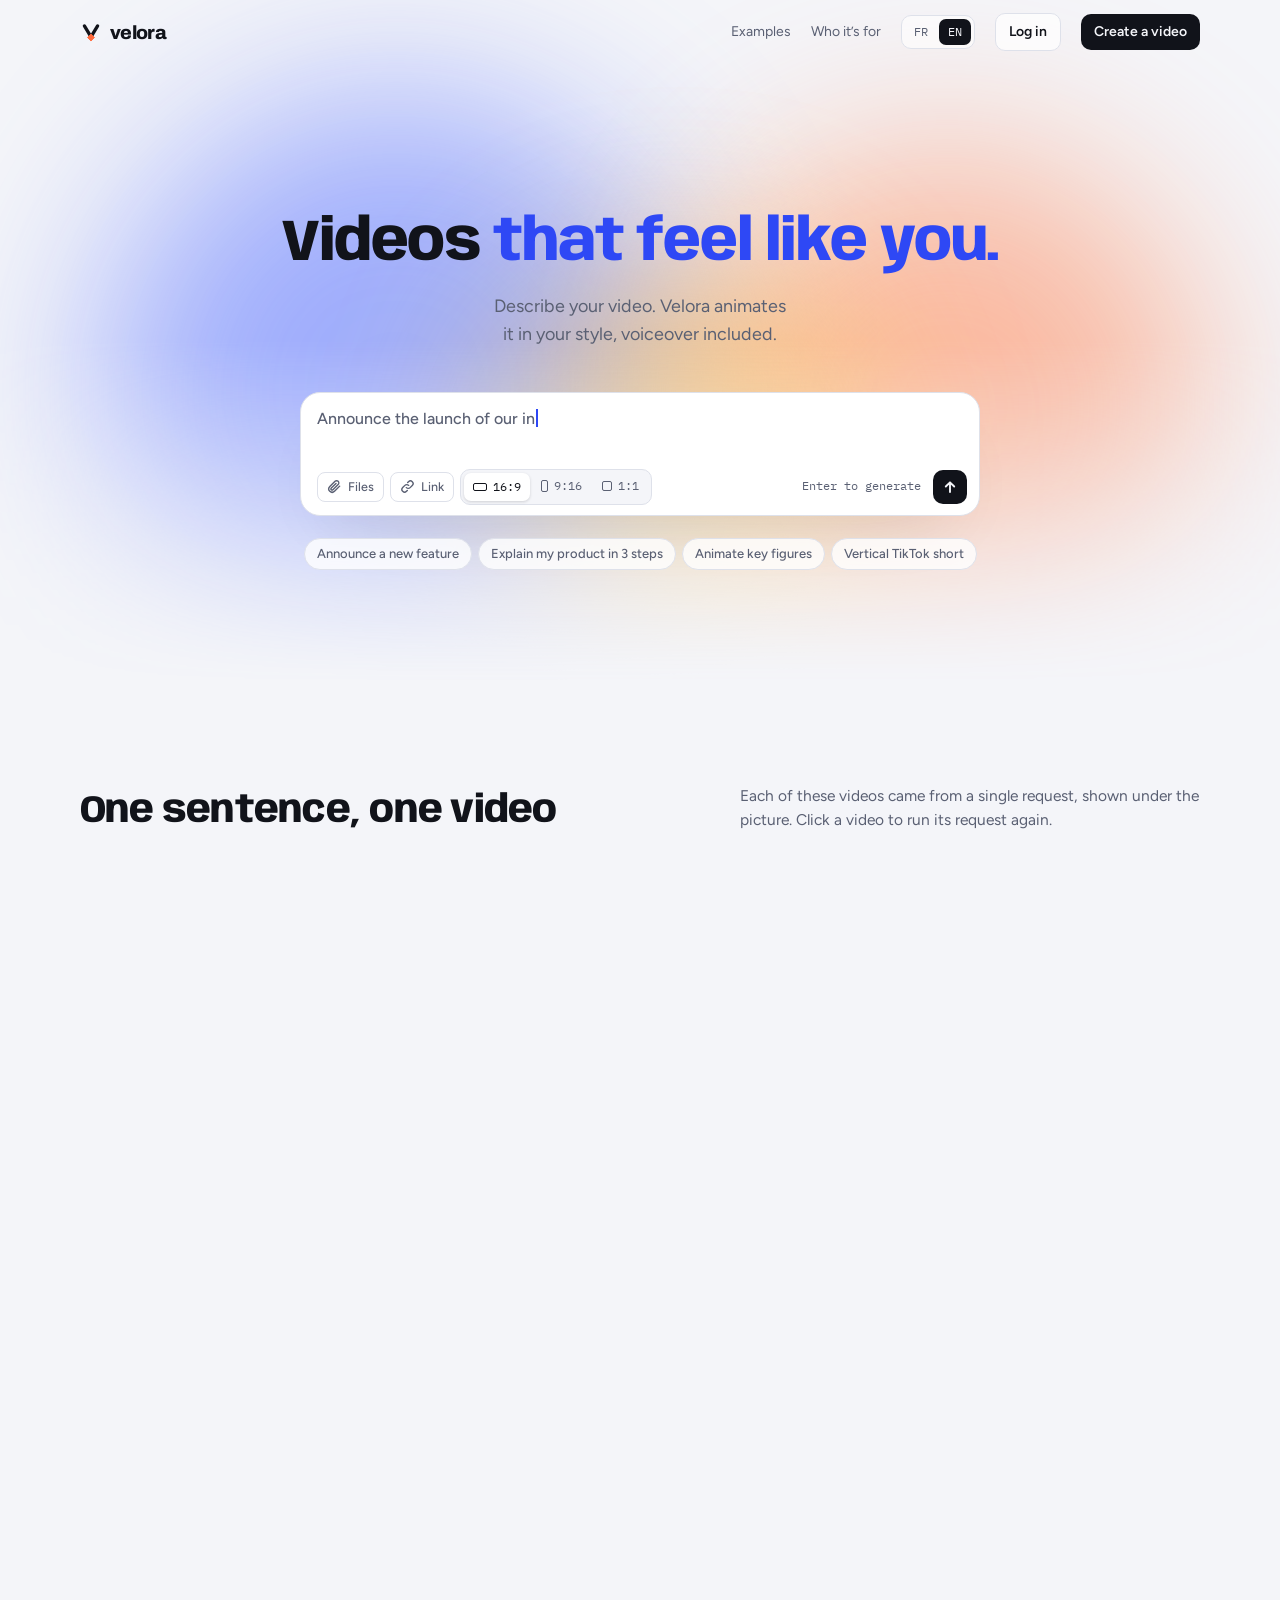
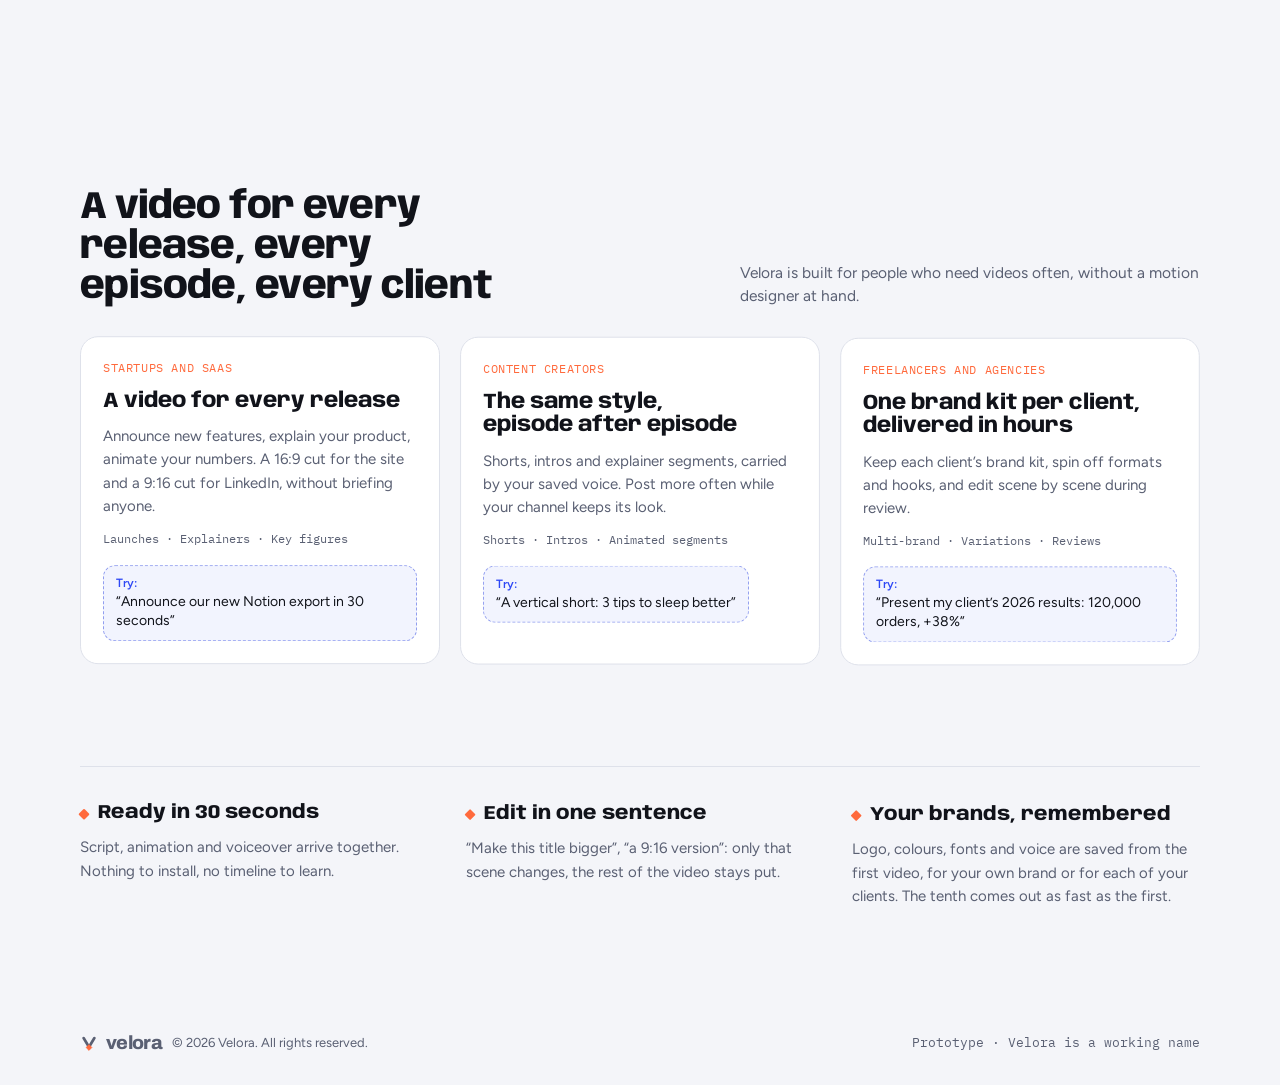
==== a.html @ 2c2939f6 "Publish landing page from motion-studio@04ed40e" ====
<!doctype html>
<html lang="fr">
  <head>
    <meta charset="utf-8" />
    <meta name="viewport" content="width=device-width, initial-scale=1, viewport-fit=cover" />
    <title>Velora</title>
    <meta name="description" content="Décris ta vidéo, Velora l'anime à ton image, voix off comprise." />
    <link rel="icon" type="image/svg+xml" href="./favicon.svg" />
    <link rel="preconnect" href="https://fonts.googleapis.com" />
    <link rel="preconnect" href="https://fonts.gstatic.com" crossorigin />
    <link rel="stylesheet" href="https://fonts.googleapis.com/css2?family=Archivo:wdth,wght@62..125,400..900&family=Anybody:wdth,wght@50..150,400..900&family=Figtree:wght@400;500;600;700;800&family=Fraunces:opsz,wght@9..144,600..800&family=IBM+Plex+Mono:wght@400;500&display=swap" />
    <script type="module" crossorigin src="./assets/main-C7Gt8Sib.js"></script>
    <link rel="modulepreload" crossorigin href="./assets/frame-BIOKBLVL.js">
    <link rel="stylesheet" crossorigin href="./assets/frame-CCq0tORB.css">
  </head>
  <body>
    <div id="root"></div>
  </body>
</html>
---- assets/frame-CCq0tORB.css ----
:root{--bg: #F4F5F9;--surface: #FFFFFF;--ink: #11131A;--muted: #5A6073;--line: #DEE1EA;--stage: #E8EAF1;--accent: #2E48F5;--on-accent: #FFFFFF;--key: #FF6A3D;--glow-a: #5B74FF;--glow-b: #FF8A5C;--glow-c: #FFC94D;--glow-o: .55;--shadow: rgba(17, 19, 26, .16);--f-display: "Anybody", "Arial Narrow", system-ui, sans-serif;--f-body: "Figtree", system-ui, -apple-system, "Segoe UI", sans-serif;--f-mono: "IBM Plex Mono", ui-monospace, "SFMono-Regular", Menlo, monospace;--nav-h: 64px;color-scheme:light}@media(prefers-color-scheme:dark){:root:not([data-theme=light]){--bg: #0D0F15;--surface: #161922;--ink: #ECEEF5;--muted: #959CAF;--line: #282C38;--stage: #11141C;--accent: #7187FF;--on-accent: #0D0F15;--key: #FF8459;--glow-a: #3A4FE0;--glow-b: #E2603A;--glow-c: #C99A22;--glow-o: .38;--shadow: rgba(0, 0, 0, .5);color-scheme:dark}}:root[data-theme=dark]{--bg: #0D0F15;--surface: #161922;--ink: #ECEEF5;--muted: #959CAF;--line: #282C38;--stage: #11141C;--accent: #7187FF;--on-accent: #0D0F15;--key: #FF8459;--glow-a: #3A4FE0;--glow-b: #E2603A;--glow-c: #C99A22;--glow-o: .38;--shadow: rgba(0, 0, 0, .5);color-scheme:dark}*,*:before,*:after{box-sizing:border-box}html{-webkit-text-size-adjust:100%}body{margin:0;background:var(--bg);color:var(--ink);font-family:var(--f-body);font-size:1rem;line-height:1.55;-webkit-font-smoothing:antialiased;overflow-x:hidden}h1,h2,h3,p,ul,ol{margin:0}ul,ol{padding:0;list-style:none}button{font:inherit;color:inherit;cursor:pointer}button:disabled{cursor:default}a{color:inherit}img{max-width:100%}[hidden]{display:none!important}:focus-visible{outline:2px solid var(--accent);outline-offset:3px;border-radius:6px}.mono{font-family:var(--f-mono)}.sr{position:absolute;width:1px;height:1px;overflow:hidden;clip:rect(0 0 0 0);white-space:nowrap}.wrap{width:100%;max-width:1200px;margin:0 auto;padding-inline:clamp(16px,4vw,40px)}q{quotes:"« " " »"}:lang(en) q{quotes:"“" "”"}@keyframes blink{50%{opacity:0}}@media(prefers-reduced-motion:reduce){*,*:before,*:after{animation:none!important;transition-duration:0s!important}}.nav-bar{position:fixed;top:0;left:0;right:0;z-index:50;padding-top:env(safe-area-inset-top,0px);transition:background-color .3s,backdrop-filter .3s}.nav-bar.scrolled{background:color-mix(in srgb,var(--bg) 72%,transparent);backdrop-filter:blur(20px) saturate(1.8);-webkit-backdrop-filter:blur(20px) saturate(1.8)}.nav-bar:after{content:"";position:absolute;left:0;right:0;top:100%;height:18px;pointer-events:none;background:linear-gradient(to bottom,color-mix(in srgb,var(--bg) 70%,transparent),transparent);opacity:0;transition:opacity .3s}.nav-bar.scrolled:after{opacity:1}.nav{display:flex;align-items:center;justify-content:space-between;gap:16px;height:var(--nav-h);font-size:.875rem}.brand{display:inline-flex;align-items:center;gap:9px;text-decoration:none;font-family:var(--f-display);font-weight:750;font-size:1.0625rem;font-variation-settings:"wdth" 118;letter-spacing:-.01em}.brand-key{width:10px;height:10px;background:var(--key);transform:rotate(45deg);border-radius:2px;transition:transform .6s cubic-bezier(.2,.8,.2,1)}.brand:hover .brand-key{transform:rotate(225deg)}.nav-links{display:flex;align-items:center;gap:20px;color:var(--muted)}.nav-links>a{text-decoration:none;transition:color .2s}.nav-links>a:hover{color:var(--ink)}.btn-ghost{border:1px solid var(--line);background:color-mix(in srgb,var(--surface) 70%,transparent);padding:7px 13px;border-radius:10px;font-weight:600;color:var(--ink)}.btn-solid{background:var(--ink);color:var(--bg);padding:7px 13px;border-radius:10px;font-weight:600}.nav-links>.btn-solid{color:var(--bg)}.nav-links>.btn-ghost{color:var(--ink)}@media(max-width:760px){.nav-links .hide-sm{display:none}.nav-links{gap:10px}}.logo-lockup{display:inline-flex;align-items:center;gap:8px}.logo-mark{display:block;flex:none;overflow:visible}.logo-word{font-family:"Archivo",var(--f-display);font-weight:800;font-variation-settings:"wdth" 100;font-size:1.1875rem;letter-spacing:-.035em;line-height:1}.logo-key{transition:rotate .5s cubic-bezier(.2,.8,.2,1)}.brand:hover .logo-key{rotate:90deg}.footer-brand{display:inline-flex;align-items:center;gap:10px}.seg{display:inline-flex;gap:2px;padding:3px;border-radius:10px;border:1px solid var(--line);background:var(--bg)}.seg button{position:relative;border:0;background:none;padding:4px 9px;border-radius:7px;font-family:var(--f-mono);font-size:.71875rem;color:var(--muted);transition:color .2s}.seg button[aria-pressed=true]{color:var(--ink)}.seg-pill{position:absolute;top:0;right:0;bottom:0;left:0;border-radius:7px;background:var(--surface);box-shadow:0 1px 3px var(--shadow)}.seg-label{position:relative;display:inline-flex;align-items:center;gap:6px}.fmt-ico{display:inline-block;border:1.5px solid currentColor;border-radius:2px}.seg.lang{background:color-mix(in srgb,var(--surface) 60%,transparent)}.seg.lang .seg-pill{background:var(--ink);box-shadow:none}.seg.lang button[aria-pressed=true]{color:var(--bg)}.top{position:relative;overflow:hidden;isolation:isolate;padding-top:var(--nav-h)}.field{position:absolute;top:0;right:0;bottom:0;left:0;z-index:-1;pointer-events:none;-webkit-mask-image:linear-gradient(to bottom,#000 50%,transparent 100%);mask-image:linear-gradient(to bottom,#000 50%,transparent 100%)}.field-layer{position:absolute;top:0;right:0;bottom:0;left:0}.blob{position:absolute;border-radius:50%;filter:blur(90px);opacity:var(--glow-o)}.blob.a{width:46vw;height:46vw;max-width:640px;max-height:640px;left:8%;top:14%;background:var(--glow-a);animation:driftA 18s ease-in-out infinite alternate}.blob.b{width:40vw;height:40vw;max-width:560px;max-height:560px;right:6%;top:22%;background:var(--glow-b);animation:driftB 22s ease-in-out infinite alternate}.blob.c{width:30vw;height:30vw;max-width:420px;max-height:420px;left:38%;top:40%;background:var(--glow-c);animation:driftC 16s ease-in-out infinite alternate}@keyframes driftA{to{transform:translate(14vw,6vh) scale(1.15)}}@keyframes driftB{to{transform:translate(-12vw,10vh) scale(.9)}}@keyframes driftC{to{transform:translate(-6vw,-12vh) scale(1.2)}}.hero{display:grid;justify-items:center;text-align:center;gap:18px;padding-block:clamp(72px,12vw,150px) clamp(64px,9vw,112px)}h1{font-family:var(--f-display);font-weight:760;font-size:clamp(2.125rem,4.8vw,3.625rem);line-height:1.04;letter-spacing:-.025em;font-variation-settings:"wdth" 96;text-wrap:balance}h1 .w{display:inline-block;white-space:nowrap}h1 .ch{display:inline-block}h1 .l2{color:var(--accent)}.lede{font-size:clamp(.9375rem,1.4vw,1.125rem);color:var(--muted);max-width:44ch;text-wrap:balance}.prompt{position:relative;width:100%;max-width:680px;margin-top:26px;text-align:left;display:flex;flex-direction:column;background:var(--surface);border:1px solid var(--line);border-radius:20px;padding:14px 12px 10px 16px;box-shadow:0 30px 70px -36px var(--shadow);transition:border-color .2s,box-shadow .2s}.prompt:focus-within{border-color:color-mix(in srgb,var(--accent) 55%,var(--line));box-shadow:0 0 0 4px color-mix(in srgb,var(--accent) 14%,transparent),0 30px 70px -36px var(--shadow)}.attachments{overflow:hidden}.attachments-in{display:flex;flex-wrap:wrap;gap:6px;padding-bottom:10px}.att{display:inline-flex;align-items:center;gap:8px;max-width:100%;min-width:0;padding:4px;border-radius:10px;border:1px solid var(--line);background:var(--bg);font-size:.8125rem}.att-ico{width:28px;height:28px;border-radius:7px;flex:none;display:grid;place-items:center;overflow:hidden;background:color-mix(in srgb,var(--accent) 12%,var(--surface));color:var(--accent);font-family:var(--f-mono);font-size:.59375rem;font-weight:500}.att-ico img{width:100%;height:100%;object-fit:cover}.att-ico svg{width:15px;height:15px}.att-txt{display:grid;min-width:0;line-height:1.2}.att-name{font-weight:600;white-space:nowrap;overflow:hidden;text-overflow:ellipsis;max-width:22ch}.att-sub{font-family:var(--f-mono);font-size:.6875rem;color:var(--muted)}.att-x{width:24px;height:24px;border:0;border-radius:6px;background:none;color:var(--muted);display:grid;place-items:center;flex:none}.att-x:hover{background:var(--line);color:var(--ink)}.att-x svg{width:12px;height:12px}.ta-wrap{position:relative}.prompt textarea{display:block;width:100%;border:0;background:transparent;resize:none;outline:none;padding:0;font:500 1rem/1.5 var(--f-body);color:var(--ink);min-height:52px;max-height:200px;field-sizing:content}.prompt textarea::placeholder{color:var(--muted);opacity:.85}.ph{position:absolute;top:0;right:0;bottom:0;left:0;pointer-events:none;color:var(--muted);font:500 1rem/1.5 var(--f-body);white-space:pre-wrap}.ph-caret{display:inline-block;width:2px;height:1.1em;margin-left:1px;vertical-align:-.2em;background:var(--accent);animation:blink 1s steps(1) infinite}.linkrow{overflow:hidden}.linkrow-in{display:flex;gap:6px;align-items:center;padding-top:10px}.linkrow input{flex:1;min-width:0;height:34px;border-radius:9px;border:1px solid var(--line);background:var(--bg);color:var(--ink);font:.84375rem var(--f-mono);padding:0 12px;outline:none}.linkrow input:focus{border-color:var(--accent)}.linkrow .add{height:34px;padding:0 14px;border:0;border-radius:9px;background:var(--ink);color:var(--bg);font-size:.8125rem;font-weight:600}.prompt-bar{display:flex;align-items:center;justify-content:space-between;gap:10px;flex-wrap:wrap;margin-top:10px}.tools{display:inline-flex;align-items:center;gap:6px;flex-wrap:wrap}.tool{display:inline-flex;align-items:center;gap:6px;height:30px;padding:0 9px;border-radius:8px;border:1px solid var(--line);background:var(--surface);font-size:.78125rem;font-weight:500;color:var(--muted);transition:color .2s,border-color .2s}.tool:hover,.tool[aria-expanded=true]{color:var(--ink);border-color:color-mix(in srgb,var(--accent) 45%,var(--line))}.tool svg{width:15px;height:15px;flex:none}.bar-right{display:inline-flex;align-items:center;gap:12px;margin-left:auto}.hint{font-family:var(--f-mono);font-size:.75rem;color:var(--muted)}.hint.warn{color:var(--key)}.go{display:inline-grid;place-items:center;width:34px;height:34px;border:0;border-radius:10px;background:var(--ink);color:var(--bg);transition:background-color .2s,color .2s}.go:hover:not(:disabled){background:var(--accent);color:var(--on-accent)}.go svg{width:16px;height:16px}.drop{position:absolute;top:0;right:0;bottom:0;left:0;border-radius:inherit;border:2px dashed var(--accent);background:color-mix(in srgb,var(--accent) 8%,var(--surface));display:grid;place-items:center;font-weight:600;color:var(--accent);pointer-events:none}@media(max-width:560px){.tool .lbl,.fmts .lbl{display:none}.hint:not(.warn){display:none}}.chips{display:flex;flex-wrap:wrap;gap:6px;justify-content:center;max-width:680px;margin-top:4px}.chip{display:inline-flex;align-items:center;gap:8px;border:1px solid var(--line);border-radius:999px;padding:5px 12px;background:color-mix(in srgb,var(--surface) 80%,transparent);backdrop-filter:blur(8px);-webkit-backdrop-filter:blur(8px);font-size:.8125rem;font-weight:500;color:var(--muted);transition:border-color .2s,background-color .2s,color .2s}.chip:hover{border-color:var(--accent);color:var(--ink)}.chip[aria-pressed=true]{border-color:var(--accent);color:var(--ink);background:color-mix(in srgb,var(--accent) 10%,var(--surface))}.result{width:100%;max-width:880px;display:grid;gap:12px;text-align:left;margin-top:22px}.result-foot{display:flex;flex-wrap:wrap;gap:10px 16px;align-items:center;justify-content:space-between}.player-note{font-size:.8125rem;color:var(--muted)}.player-note q{color:var(--ink)}.retouch{display:flex;flex-wrap:wrap;gap:6px;align-items:center}.retouch .chip{border-style:dashed}.retouch-label{font-size:.8125rem;color:var(--muted)}.player{display:grid;gap:10px;min-width:0}.player.full{background:var(--surface);border:1px solid var(--line);border-radius:20px;padding:10px;box-shadow:0 40px 80px -50px var(--shadow)}.stage{--fit: 100;position:relative;aspect-ratio:16 / 9;container-type:size;border-radius:12px;overflow:hidden;display:grid;place-items:center;background:radial-gradient(color-mix(in srgb,var(--muted) 28%,transparent) 1px,transparent 1.2px) 0 0 / 14px 14px,var(--stage)}.player.mini{gap:0}.player.mini .stage{aspect-ratio:4 / 3;--fit: 86;border-radius:0}.transport{display:flex;align-items:center;gap:12px;padding:4px 4px 0}.pp{width:34px;height:34px;border-radius:50%;border:1px solid var(--line);background:var(--bg);display:grid;place-items:center;flex:none}.pp span{display:grid;place-items:center}.pp svg{width:13px;height:13px}.tc{font-size:.8125rem;font-variant-numeric:tabular-nums;color:var(--muted)}.tc b{color:var(--ink);font-weight:500}.meta{margin-left:auto;font-size:.71875rem;color:var(--muted);text-align:right;display:inline-flex;align-items:center;white-space:nowrap}.v-slot{display:inline-flex;overflow:hidden;margin-left:.3em}.v{display:inline-block;color:var(--key)}@media(max-width:520px){.meta{display:none}}.tracks{display:grid;grid-template-columns:46px minmax(0,1fr);gap:0 8px;padding:0 4px 4px}.lbls{display:grid;grid-template-rows:34px 28px;gap:6px;font-size:.65625rem;color:var(--muted);text-transform:uppercase;letter-spacing:.05em;align-items:center}.lanes{position:relative;display:grid;grid-template-rows:34px 28px;gap:6px;min-width:0}.strip{display:flex;gap:4px;min-width:0}.blk{position:relative;flex:1 1 0;min-width:0;border-radius:7px;border:1px solid var(--line);background:color-mix(in srgb,var(--accent) 5%,var(--surface));font-family:var(--f-mono);font-size:.6875rem;color:var(--muted);text-align:left;padding:0;overflow:hidden;transition:color .25s,border-color .25s}.blk:hover{border-color:color-mix(in srgb,var(--accent) 45%,var(--line))}.blk.on{color:var(--ink);border-color:var(--accent)}.blk-bg{position:absolute;top:0;right:0;bottom:0;left:0;background:color-mix(in srgb,var(--accent) 16%,var(--surface))}.blk-label{position:relative;display:block;padding:0 8px 0 19px;white-space:nowrap;overflow:hidden;text-overflow:ellipsis}.blk-label:before{content:"";position:absolute;left:7px;top:50%;width:6px;height:6px;margin-top:-3px;background:var(--key);transform:rotate(45deg);border-radius:1px}.wave{display:flex;align-items:center;gap:2px;min-width:0}.wave i{flex:1 1 0;min-width:1px;border-radius:2px;background:var(--line);transition:background-color .15s}.wave i.done{background:color-mix(in srgb,var(--accent) 75%,transparent)}.head{position:absolute;top:-5px;bottom:-3px;width:2px;margin-left:-1px;background:var(--key);pointer-events:none}.head:before{content:"";position:absolute;top:-2px;left:-4px;width:10px;height:10px;background:var(--key);clip-path:polygon(0 0,100% 0,50% 100%)}.mini-bar{height:2px;background:var(--line);overflow:hidden}.mini-bar i{display:block;height:100%;width:100%;background:var(--accent)}.gen{position:absolute;top:0;right:0;bottom:0;left:0;z-index:5;display:grid;place-content:center;gap:14px;color:var(--ink);background:color-mix(in srgb,var(--surface) 88%,transparent);backdrop-filter:blur(10px);-webkit-backdrop-filter:blur(10px)}.gen-t{font-family:var(--f-display);font-weight:750;font-size:max(.9375rem,4.2cqmin);font-variation-settings:"wdth" 110}.gen ol{display:grid;gap:9px;font-family:var(--f-mono);font-size:max(.75rem,2.9cqmin)}.gen li{display:flex;align-items:center;gap:10px;color:var(--muted);transition:color .2s}.gen li.run,.gen li.ok{color:var(--ink)}.step-ico{width:15px;height:15px;flex:none;display:grid;color:var(--accent)}.step-ico svg{width:100%;height:100%}.step-ico.todo{border:1.5px solid var(--line);border-radius:50%}.gen-bar{position:absolute;left:0;right:0;bottom:0;height:3px;background:color-mix(in srgb,var(--line) 70%,transparent)}.gen-bar i{display:block;height:100%;background:var(--accent)}.sec{padding-block:clamp(56px,8vw,104px)}.sec+.sec{padding-top:0}.sec-head{display:flex;flex-wrap:wrap;align-items:end;justify-content:space-between;gap:12px 24px;margin-bottom:28px}h2{font-family:var(--f-display);font-weight:760;font-size:clamp(1.625rem,3.2vw,2.375rem);line-height:1.05;letter-spacing:-.02em;font-variation-settings:"wdth" 96;text-wrap:balance;max-width:22ch}.sec-head p{color:var(--muted);font-size:.96875rem;max-width:46ch}.gallery{display:grid;grid-template-columns:repeat(3,minmax(0,1fr));gap:20px}.card{position:relative;display:grid;border:1px solid var(--line);border-radius:18px;background:var(--surface);overflow:hidden;min-width:0;transition:border-color .3s,box-shadow .3s}.card:hover{border-color:color-mix(in srgb,var(--accent) 35%,var(--line));box-shadow:0 26px 50px -34px var(--shadow)}.card-body{display:grid;gap:6px;text-align:left;border:0;background:none;padding:14px 16px 16px;min-width:0}.card-body:after{content:"";position:absolute;top:0;right:0;bottom:0;left:0}.card-top{display:flex;align-items:baseline;justify-content:space-between;gap:12px}.card-title{font-weight:700;font-size:.96875rem}.card-meta{font-family:var(--f-mono);font-size:.71875rem;color:var(--muted);white-space:nowrap}.card-prompt{font-size:.875rem;color:var(--muted);display:-webkit-box;-webkit-line-clamp:2;-webkit-box-orient:vertical;overflow:hidden}.card-try{display:inline-flex;align-items:center;gap:6px;font-size:.84375rem;font-weight:600;color:var(--accent);opacity:0;transform:translate(-4px);transition:opacity .25s,transform .25s}.card-try svg{width:14px;height:14px}.card:hover .card-try,.card-body:focus-visible .card-try{opacity:1;transform:none}@media(hover:none){.card-try{opacity:1;transform:none}}@media(max-width:980px){.gallery{grid-template-columns:repeat(2,minmax(0,1fr))}}@media(max-width:580px){.gallery{grid-template-columns:minmax(0,1fr)}}.personas{display:grid;grid-template-columns:repeat(3,minmax(0,1fr));gap:20px}.persona{display:grid;gap:12px;align-content:start;padding:22px;border-radius:18px;border:1px solid var(--line);background:var(--surface);min-width:0}.persona .who{font-family:var(--f-mono);font-size:.75rem;letter-spacing:.05em;text-transform:uppercase;color:var(--key)}.persona h3{font-family:var(--f-display);font-weight:750;font-size:1.3125rem;line-height:1.12;font-variation-settings:"wdth" 100;text-wrap:balance}.persona p{color:var(--muted);font-size:.9375rem}.persona .uses{font-family:var(--f-mono);font-size:.75rem;color:var(--muted)}.persona .try{justify-self:start;margin-top:4px;text-align:left;border:1px dashed color-mix(in srgb,var(--accent) 45%,var(--line));background:color-mix(in srgb,var(--accent) 6%,var(--surface));border-radius:12px;padding:9px 12px;font-size:.875rem;line-height:1.35;transition:border-color .2s}.persona .try:hover{border-style:solid;border-color:var(--accent)}.persona .try span{display:block;font-size:.75rem;font-weight:600;color:var(--accent);margin-bottom:2px}@media(max-width:900px){.personas{grid-template-columns:minmax(0,1fr)}}.values{display:grid;grid-template-columns:repeat(3,minmax(0,1fr));gap:clamp(20px,3vw,40px);border-top:1px solid var(--line);padding-top:32px}.value{display:grid;gap:8px;align-content:start}.value h3{display:flex;align-items:center;gap:10px;font-family:var(--f-display);font-weight:750;font-size:1.1875rem;font-variation-settings:"wdth" 104}.value h3:before{content:"";width:8px;height:8px;background:var(--key);transform:rotate(45deg);border-radius:1px;flex:none}.value p{color:var(--muted);font-size:.9375rem;max-width:36ch}@media(max-width:800px){.values{grid-template-columns:minmax(0,1fr)}}.footer{display:flex;justify-content:space-between;gap:12px;flex-wrap:wrap;padding-block:24px 32px;font-size:.8125rem;color:var(--muted)}.btn-ghost,.btn-solid,.seg button,.blk,.att-x,.card-body,.brand{transition-property:transform,color,background-color,border-color}.btn-ghost:active,.btn-solid:active,.seg button:active,.blk:active,.att-x:active{transform:scale(.96);transition-duration:.1s}.card:has(.card-body:active){scale:.985;transition:scale .1s ease-out}.btn-ghost,.btn-solid{display:inline-block;transition-duration:.2s}@media(prefers-reduced-transparency:reduce){.nav-bar.scrolled{background:var(--bg);backdrop-filter:none;-webkit-backdrop-filter:none;box-shadow:0 1px 0 var(--line)}.chip,.gen{backdrop-filter:none;-webkit-backdrop-filter:none;background:var(--surface)}.blob{opacity:calc(var(--glow-o) * .5)}}@media(prefers-contrast:more){:root{--line: color-mix(in srgb, var(--ink) 45%, var(--bg));--muted: color-mix(in srgb, var(--ink) 80%, var(--bg))}.nav-bar.scrolled{background:var(--bg);box-shadow:0 1px 0 var(--ink)}.chip,.tool,.card,.persona,.prompt{border-color:var(--ink)}}.frame{position:relative;width:min(calc(var(--fit) * 1cqw),calc(var(--fit) * 1cqh * var(--r, 1.7778)));aspect-ratio:var(--r, 1.7778);container-type:size;overflow:hidden;border-radius:8px;background:var(--b-bg);color:var(--b-fg);transition:width .8s cubic-bezier(.65,0,.35,1),background-color .7s,color .7s;box-shadow:0 18px 40px -24px #0a0c1480}.deco{position:absolute;border-radius:50%;background:var(--b-soft);animation:deco 11s ease-in-out infinite alternate}.deco.d1{width:72cqmin;height:72cqmin;right:-20cqmin;top:-26cqmin}.deco.d2{width:34cqmin;height:34cqmin;left:-12cqmin;bottom:-14cqmin;animation-duration:14s;animation-direction:alternate-reverse}@keyframes deco{to{transform:translate(-7cqmin,9cqmin) scale(1.08)}}.scene{position:absolute;top:0;right:0;bottom:0;left:0}.sc{position:absolute;top:0;right:0;bottom:0;left:0;display:flex;flex-direction:column;align-items:center;justify-content:center;gap:3.2cqmin;padding:7cqmin 7cqmin 15cqmin;text-align:center;font-family:var(--b-font)}.player.mini .sc{padding-bottom:7cqmin}.ib{display:inline-block}.t-xxl{font-size:calc(22cqmin * var(--ts, 1));font-weight:800;line-height:.9;letter-spacing:-.03em;font-variant-numeric:tabular-nums}.t-xl{font-size:calc(12.5cqmin * var(--ts, 1));font-weight:800;line-height:1;letter-spacing:-.02em;text-wrap:balance}.t-l{font-size:calc(9cqmin * var(--ts, 1));font-weight:800;line-height:1.05;letter-spacing:-.015em}.t-m{font-size:6.4cqmin;font-weight:700;line-height:1.1}.t-s{font-size:5cqmin;font-weight:600;line-height:1.2;opacity:.9}.hl{color:var(--b-ac);transition:color .7s}.badge{background:var(--b-ac);color:var(--b-bg);font-family:var(--f-body);font-size:3.8cqmin;font-weight:800;text-transform:uppercase;letter-spacing:.08em;padding:1.2cqmin 2.8cqmin;border-radius:99px}.pill{border:.5cqmin solid currentColor;border-radius:99px;padding:1.1cqmin 3cqmin;font-family:var(--f-mono);font-size:3.8cqmin}.logo{display:inline-flex;align-items:center;gap:.3em;font-size:calc(8cqmin * var(--ts, 1));font-weight:800;letter-spacing:-.02em}.mark{width:.82em;height:.82em;background:var(--b-ac);flex:none;transition:background-color .7s}.m-circle{border-radius:50%}.m-ring{border-radius:50%;background:transparent;border:.19em solid var(--b-ac)}.m-square{border-radius:.18em;transform:rotate(12deg)}.m-moon{border-radius:50%;box-shadow:inset -.26em -.06em 0 0 var(--b-bg)}.ui{position:relative;display:grid;width:min(76cqmin,82cqw);background:var(--b-soft);border-radius:2.4cqmin;padding:3cqmin;gap:2.2cqmin;text-align:left;font-family:var(--f-body)}.ui-top{display:flex;align-items:center;gap:1cqmin;font-size:3.2cqmin}.ui-top i{width:1.6cqmin;height:1.6cqmin;border-radius:50%;background:currentColor;opacity:.35}.ui-top b{margin-left:1.4cqmin;font-weight:600;opacity:.8}.ui-row{display:block;height:2.4cqmin;border-radius:1cqmin;background:currentColor;opacity:.18}.ui-foot{display:flex;justify-content:flex-end}.ui-btn{display:inline-block;background:var(--b-ac);color:var(--b-bg);font-weight:700;font-size:3.4cqmin;padding:1.4cqmin 2.6cqmin;border-radius:1.4cqmin}.ui-toast{position:absolute;top:-3cqmin;right:-4cqmin;background:var(--b-fg);color:var(--b-bg);font-size:3.4cqmin;font-weight:700;padding:1.4cqmin 2.6cqmin;border-radius:99px;box-shadow:0 1cqmin 3cqmin #0003}.cursor{position:absolute;right:8cqmin;bottom:4cqmin;width:4.4cqmin;height:5.4cqmin;background:var(--b-fg);clip-path:polygon(0 0,100% 62%,55% 66%,38% 100%)}.steps{position:relative;display:flex;justify-content:space-between;width:min(112cqmin,84cqw)}.track{position:absolute;left:6cqmin;right:6cqmin;top:5.6cqmin;height:.8cqmin;background:color-mix(in srgb,currentColor 22%,transparent)}.track i{position:absolute;top:0;right:0;bottom:0;left:0;background:var(--b-ac)}.node{position:relative;display:grid;justify-items:center;gap:2cqmin}.node b{width:12cqmin;height:12cqmin;border-radius:50%;background:var(--b-ac);color:var(--b-bg);display:grid;place-items:center;font-size:6cqmin;font-weight:800}.node span{font-size:5cqmin;font-weight:700}.chart{display:flex;align-items:flex-start;gap:4cqmin}.bars{display:flex;align-items:flex-end;gap:3cqmin;height:44cqmin;border-bottom:.6cqmin solid currentColor;padding-inline:1cqmin}.bar{position:relative;width:9cqmin;background:var(--b-ac);border-radius:1.2cqmin 1.2cqmin 0 0}.bar span{position:absolute;top:100%;left:50%;transform:translate(-50%);margin-top:1.6cqmin;font-size:3.6cqmin;font-weight:700}.delta{font-size:7cqmin;font-weight:800;background:var(--b-fg);color:var(--b-bg);padding:1cqmin 2.6cqmin;border-radius:99px}.tips{display:grid;gap:3cqmin;width:100%}.tip{display:flex;align-items:center;gap:3cqmin;font-size:6.6cqmin;font-weight:700;line-height:1.12;background:var(--b-soft);padding:3cqmin 4cqmin;border-radius:2.4cqmin;text-align:left}.tip b{color:var(--b-ac);font-size:9cqmin}.cap{position:absolute;left:0;right:0;bottom:4cqmin;display:flex;justify-content:center;padding-inline:6cqmin;pointer-events:none}.cap-in{font-family:var(--f-body);font-size:max(11px,4.1cqmin);font-weight:600;line-height:1.3;text-align:center;padding:.35em .7em;border-radius:.5em;background:color-mix(in srgb,var(--b-bg) 72%,transparent);max-width:100%}.cap-in span span{opacity:.42;transition:opacity .12s,color .12s}.cap-in span span.past{opacity:1}.cap-in span span.on{opacity:1;color:var(--b-ac)}.flash{position:absolute;top:0;right:0;bottom:0;left:0;border:1cqmin solid var(--b-ac);border-radius:8px;pointer-events:none}
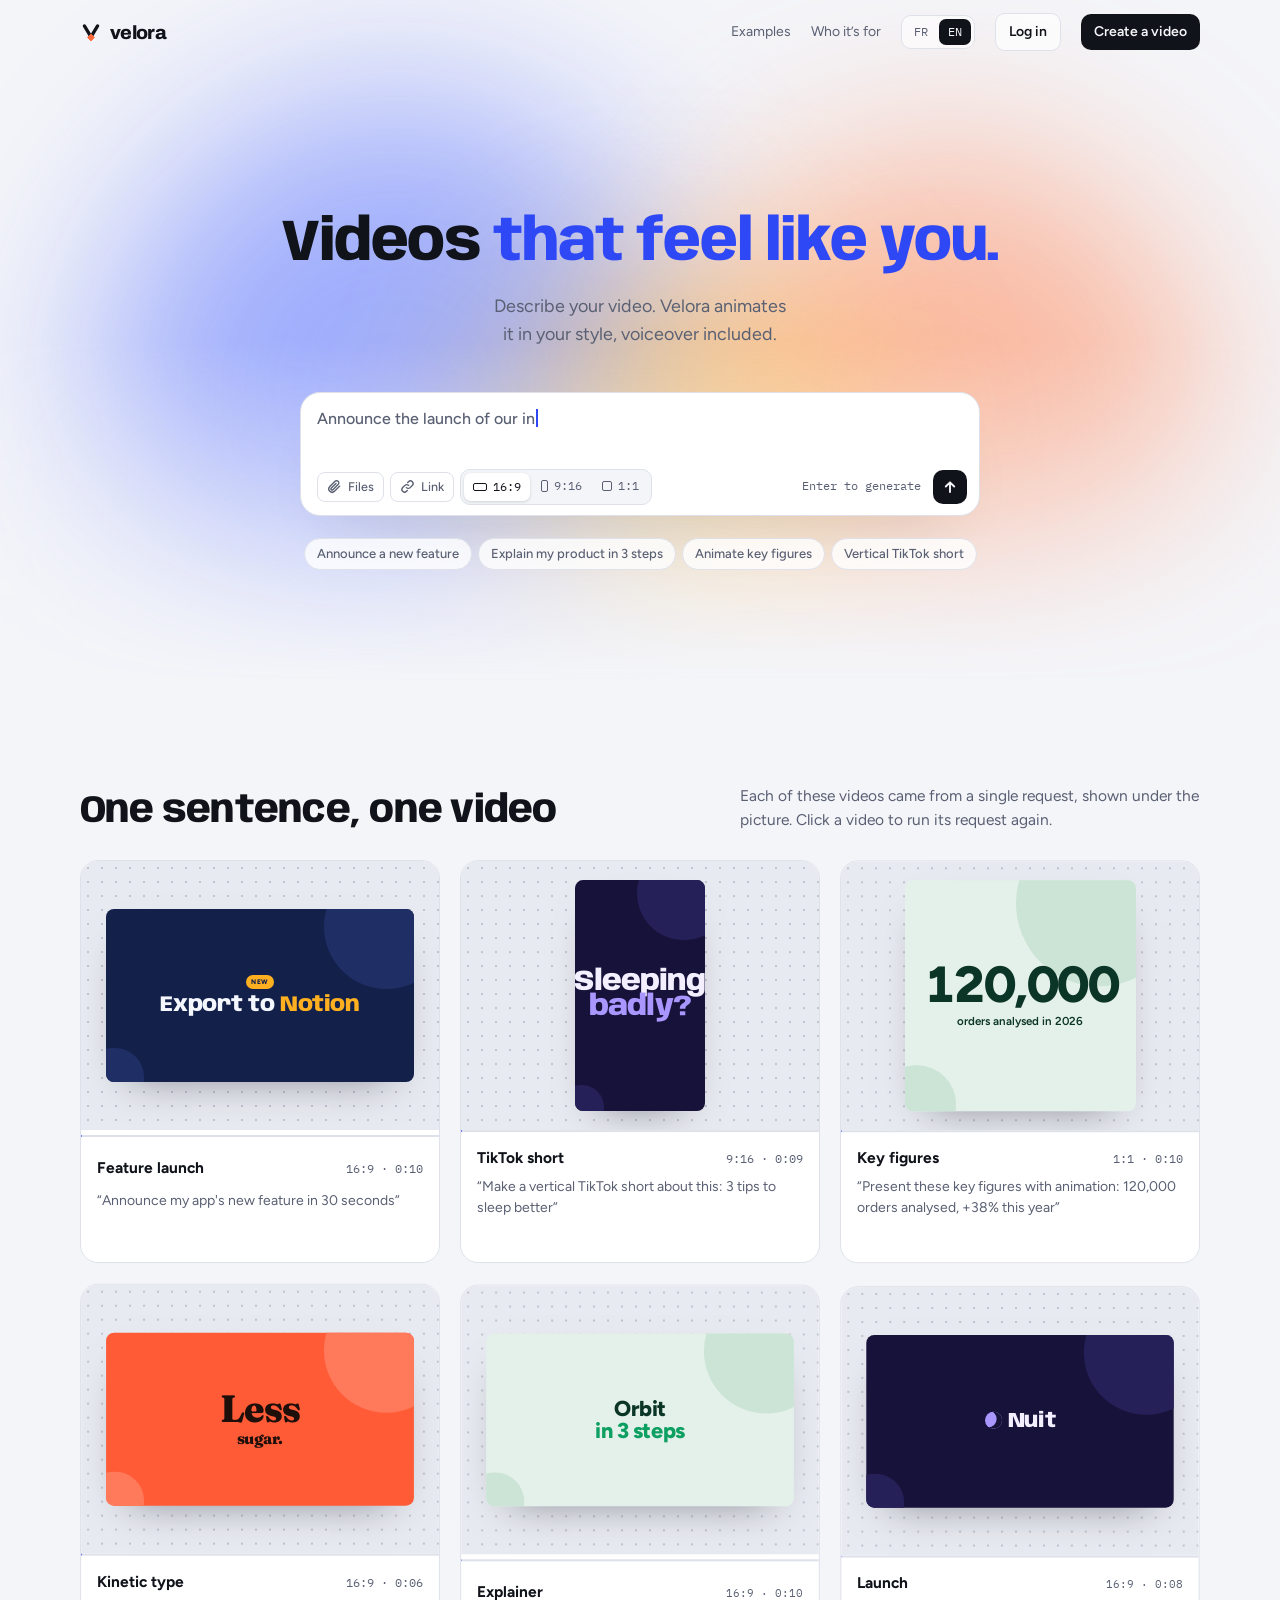
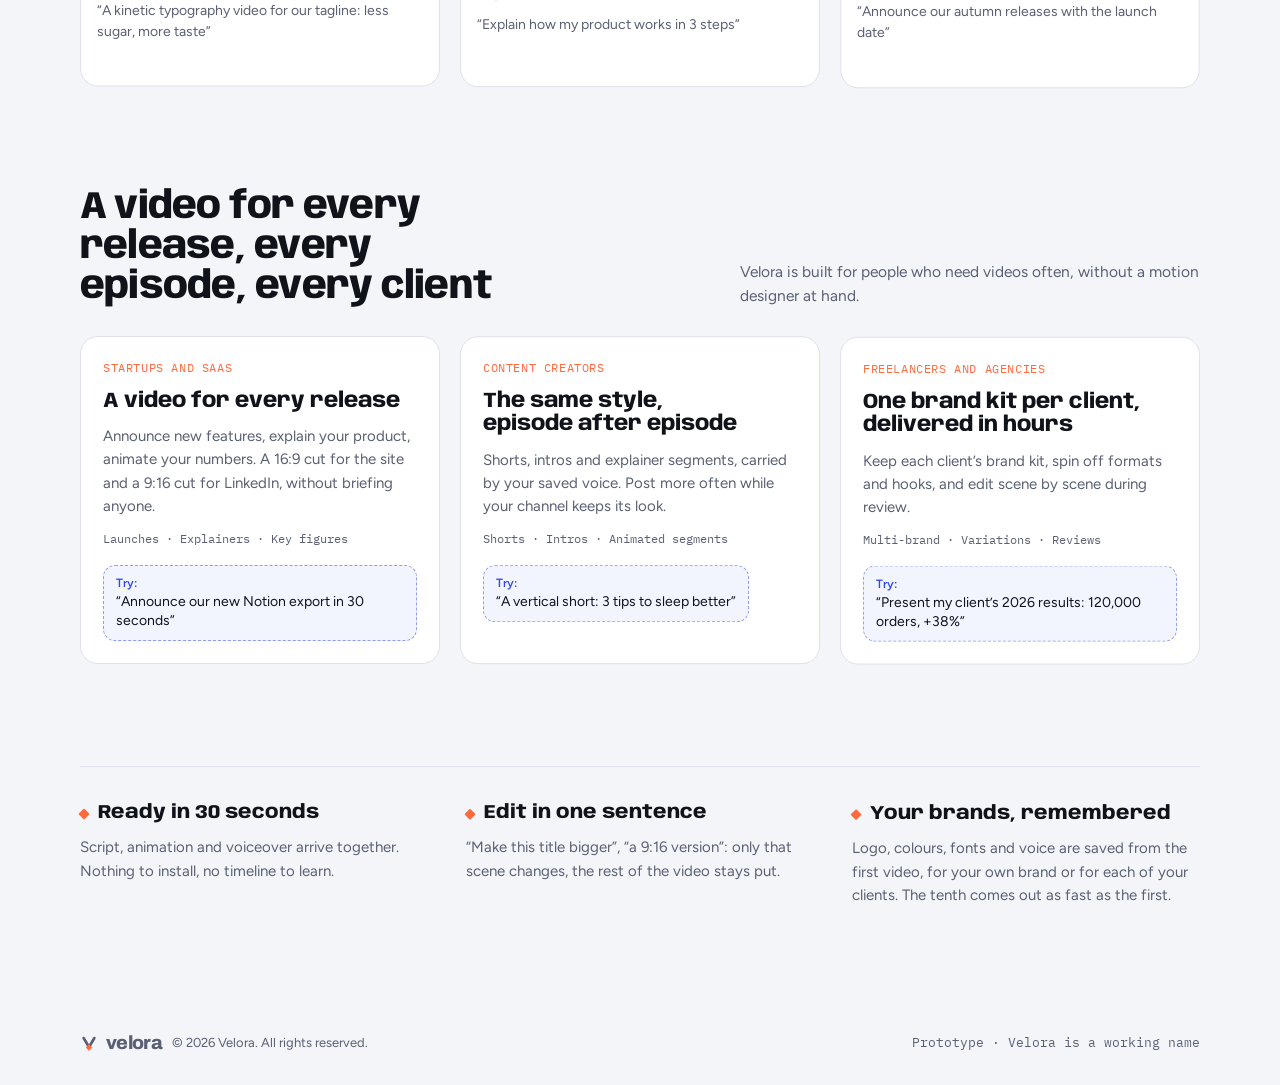
==== commit 2c222264: "Publish landing page from motion-studio@04ed40e" ====
--- a/a.html
+++ b/a.html
@@ -3,7 +3,7 @@
   <head>
     <meta charset="utf-8" />
     <meta name="viewport" content="width=device-width, initial-scale=1, viewport-fit=cover" />
-    <title>Velora</title>
+    <title>Velora · Direction A</title>
     <meta name="description" content="Décris ta vidéo, Velora l'anime à ton image, voix off comprise." />
     <link rel="icon" type="image/svg+xml" href="./favicon.svg" />
     <link rel="preconnect" href="https://fonts.googleapis.com" />
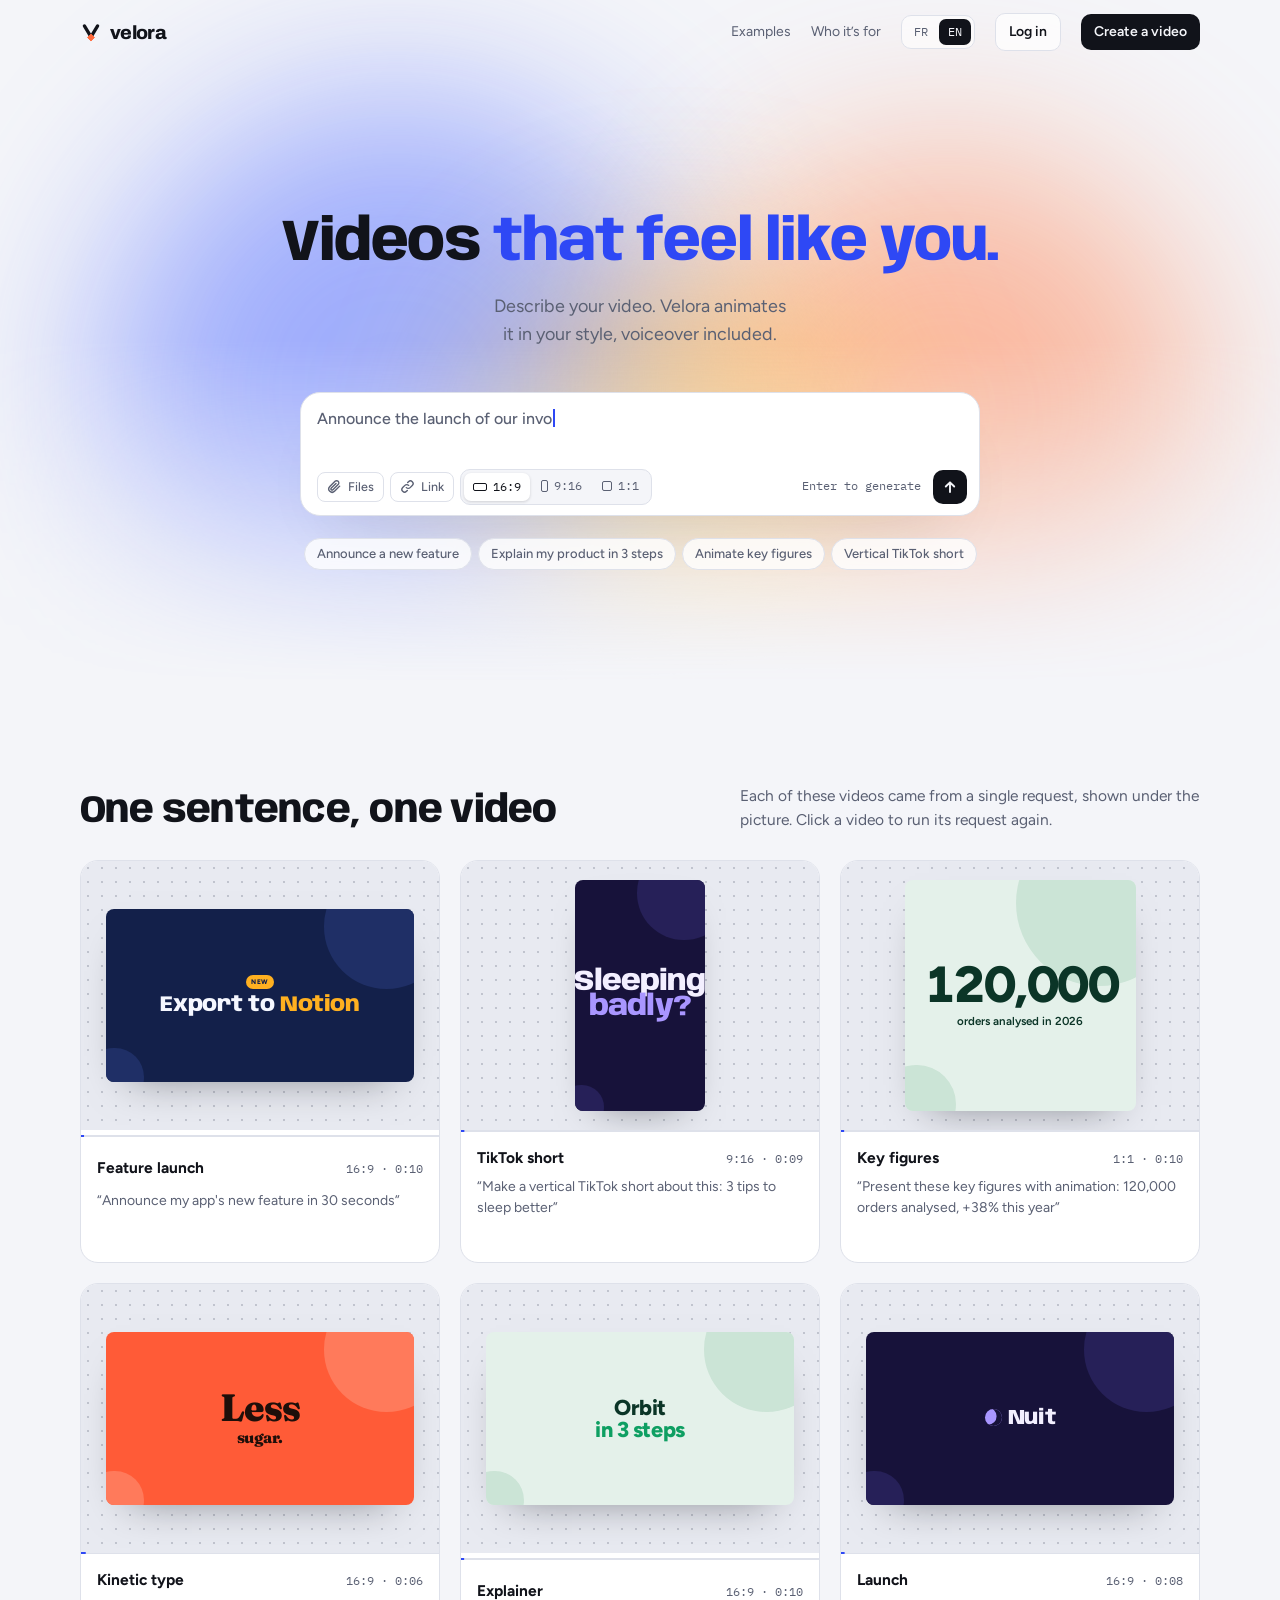
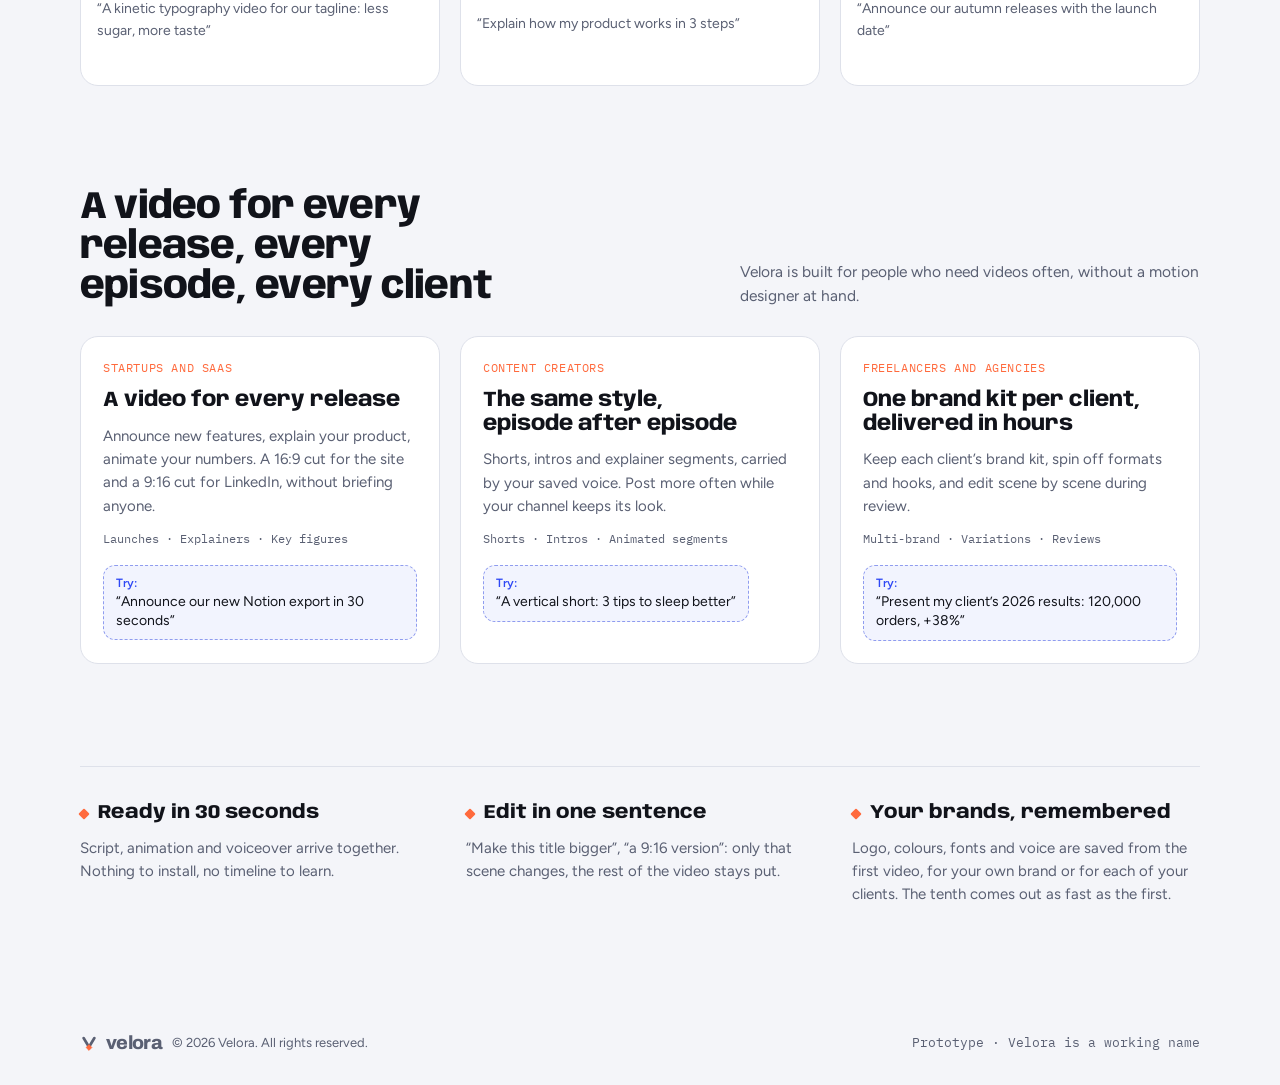
==== commit eb7d3d8d: "Publish landing page from motion-studio@b3ac41d" ====
--- a/a.html
+++ b/a.html
@@ -9,8 +9,8 @@
     <link rel="preconnect" href="https://fonts.googleapis.com" />
     <link rel="preconnect" href="https://fonts.gstatic.com" crossorigin />
     <link rel="stylesheet" href="https://fonts.googleapis.com/css2?family=Archivo:wdth,wght@62..125,400..900&family=Anybody:wdth,wght@50..150,400..900&family=Figtree:wght@400;500;600;700;800&family=Fraunces:opsz,wght@9..144,600..800&family=IBM+Plex+Mono:wght@400;500&display=swap" />
-    <script type="module" crossorigin src="./assets/main-C7Gt8Sib.js"></script>
-    <link rel="modulepreload" crossorigin href="./assets/frame-BIOKBLVL.js">
+    <script type="module" crossorigin src="./assets/main-B1l1astq.js"></script>
+    <link rel="modulepreload" crossorigin href="./assets/frame-DibMbIpV.js">
     <link rel="stylesheet" crossorigin href="./assets/frame-CCq0tORB.css">
   </head>
   <body>
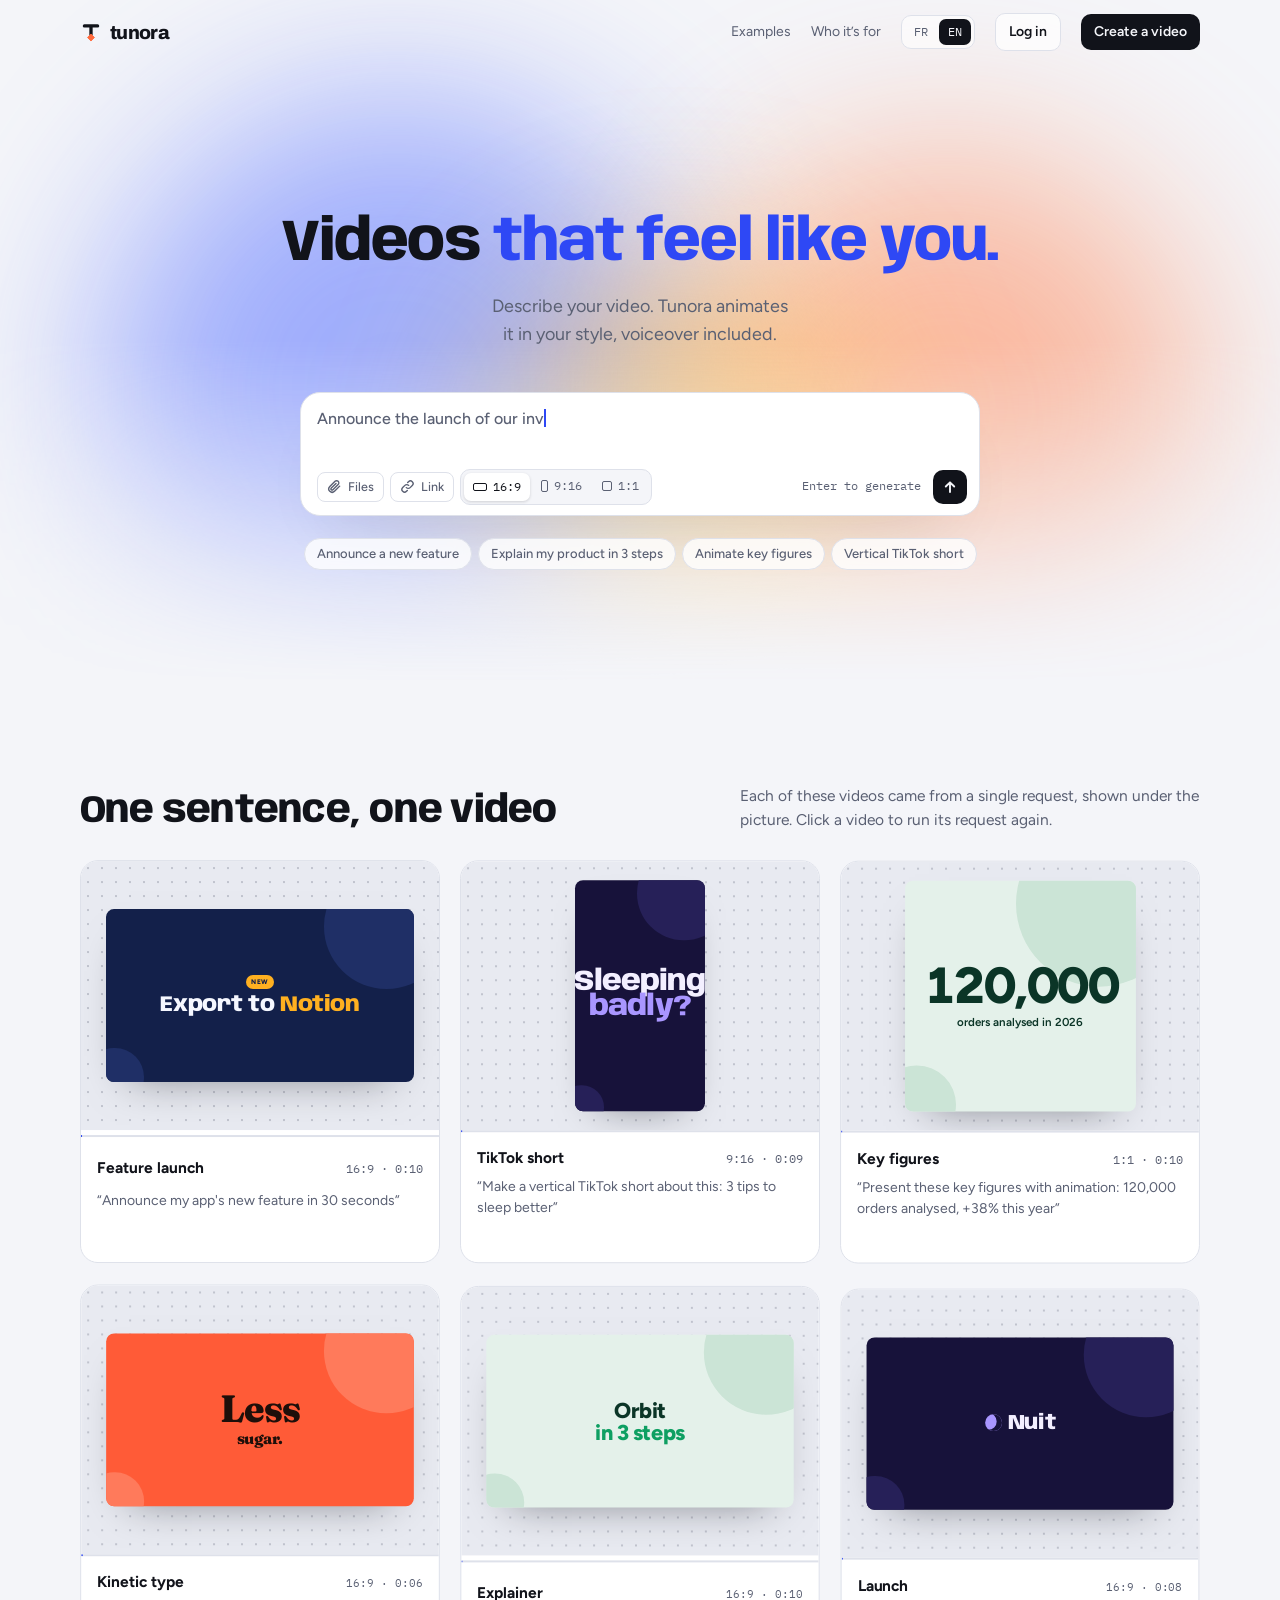
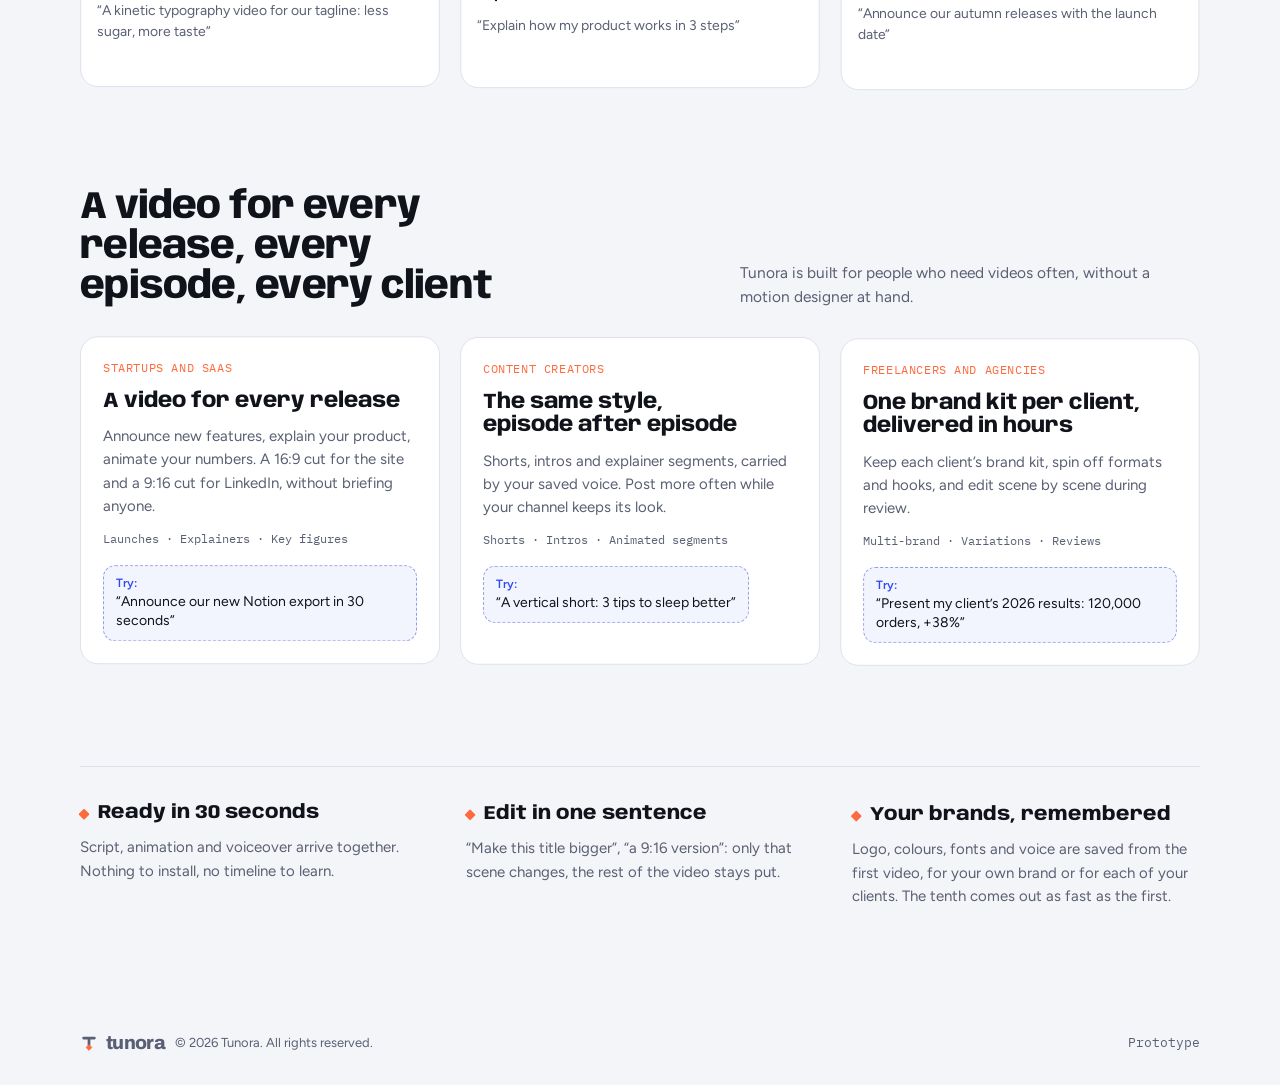
==== commit eaa5a3c5: "Publish landing page from motion-studio@b3ac41d" ====
--- a/a.html
+++ b/a.html
@@ -3,14 +3,14 @@
   <head>
     <meta charset="utf-8" />
     <meta name="viewport" content="width=device-width, initial-scale=1, viewport-fit=cover" />
-    <title>Velora · Direction A</title>
-    <meta name="description" content="Décris ta vidéo, Velora l'anime à ton image, voix off comprise." />
+    <title>Tunora · Direction A</title>
+    <meta name="description" content="Décris ta vidéo, Tunora l'anime à ton image, voix off comprise." />
     <link rel="icon" type="image/svg+xml" href="./favicon.svg" />
     <link rel="preconnect" href="https://fonts.googleapis.com" />
     <link rel="preconnect" href="https://fonts.gstatic.com" crossorigin />
     <link rel="stylesheet" href="https://fonts.googleapis.com/css2?family=Archivo:wdth,wght@62..125,400..900&family=Anybody:wdth,wght@50..150,400..900&family=Figtree:wght@400;500;600;700;800&family=Fraunces:opsz,wght@9..144,600..800&family=IBM+Plex+Mono:wght@400;500&display=swap" />
-    <script type="module" crossorigin src="./assets/main-B1l1astq.js"></script>
-    <link rel="modulepreload" crossorigin href="./assets/frame-DibMbIpV.js">
+    <script type="module" crossorigin src="./assets/main-Bis4sTzx.js"></script>
+    <link rel="modulepreload" crossorigin href="./assets/frame-DmQrrLLI.js">
     <link rel="stylesheet" crossorigin href="./assets/frame-CCq0tORB.css">
   </head>
   <body>
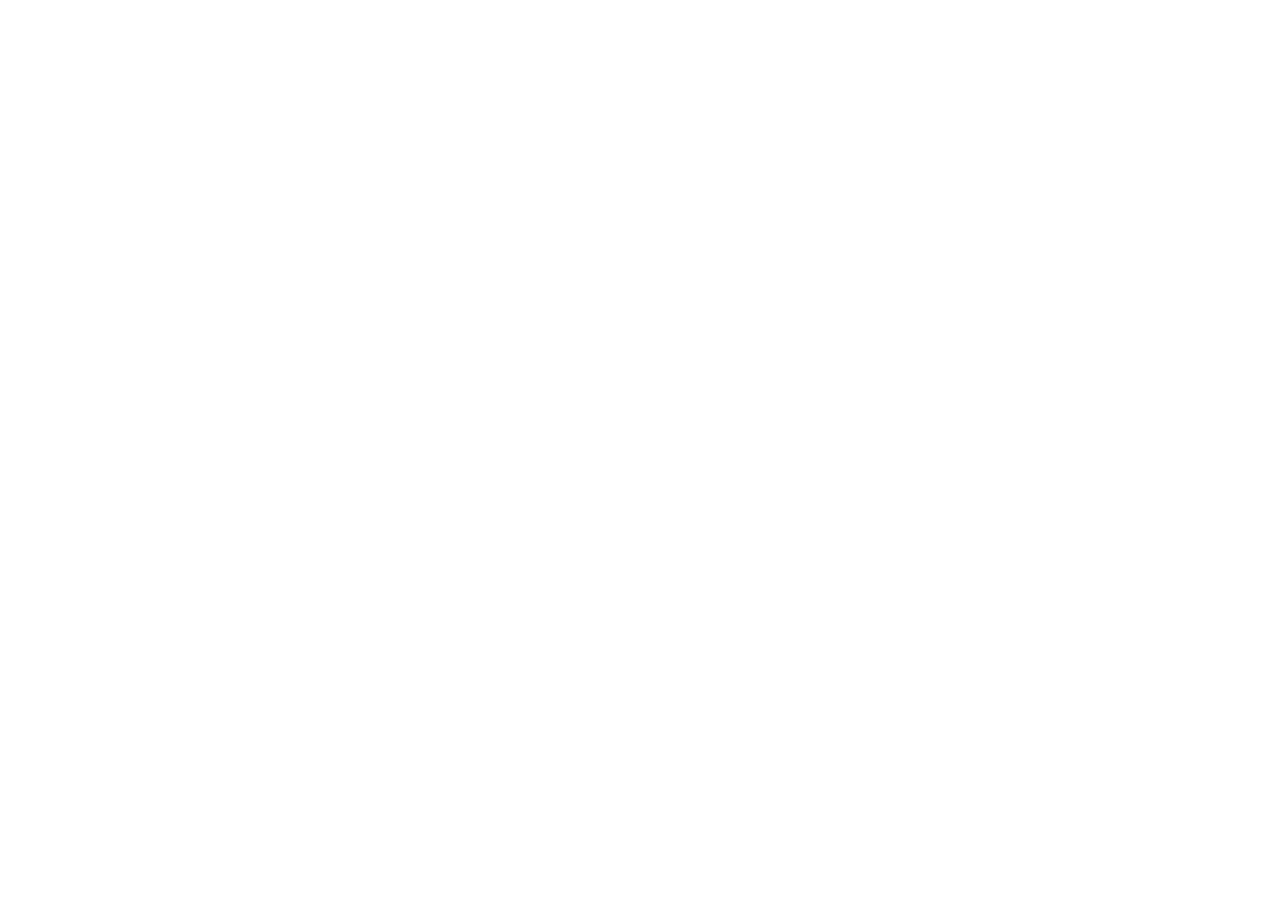
==== commit c6a050e8: "Tunora has moved to tunora.app: every page redirects there" ====
--- a/a.html
+++ b/a.html
@@ -1,19 +1,16 @@
 <!doctype html>
-<html lang="fr">
-  <head>
-    <meta charset="utf-8" />
-    <meta name="viewport" content="width=device-width, initial-scale=1, viewport-fit=cover" />
-    <title>Tunora · Direction A</title>
-    <meta name="description" content="Décris ta vidéo, Tunora l'anime à ton image, voix off comprise." />
-    <link rel="icon" type="image/svg+xml" href="./favicon.svg" />
-    <link rel="preconnect" href="https://fonts.googleapis.com" />
-    <link rel="preconnect" href="https://fonts.gstatic.com" crossorigin />
-    <link rel="stylesheet" href="https://fonts.googleapis.com/css2?family=Archivo:wdth,wght@62..125,400..900&family=Anybody:wdth,wght@50..150,400..900&family=Figtree:wght@400;500;600;700;800&family=Fraunces:opsz,wght@9..144,600..800&family=IBM+Plex+Mono:wght@400;500&display=swap" />
-    <script type="module" crossorigin src="./assets/main-Bis4sTzx.js"></script>
-    <link rel="modulepreload" crossorigin href="./assets/frame-DmQrrLLI.js">
-    <link rel="stylesheet" crossorigin href="./assets/frame-CCq0tORB.css">
-  </head>
-  <body>
-    <div id="root"></div>
-  </body>
+<html lang="en">
+<head>
+<meta charset="utf-8">
+<meta name="viewport" content="width=device-width, initial-scale=1">
+<title>Tunora has moved to tunora.app</title>
+<link rel="canonical" href="https://tunora.app/">
+<meta name="robots" content="noindex">
+<meta http-equiv="refresh" content="0; url=https://tunora.app/">
+<script>location.replace('https://tunora.app/' + location.hash);</script>
+<style>body{font:16px/1.5 system-ui,sans-serif;display:grid;place-items:center;min-height:100vh;margin:0;background:#0a0a0d;color:#f2f2f5}a{color:#8f8fff}</style>
+</head>
+<body>
+<p>Tunora is now at <a href="https://tunora.app/">tunora.app</a>.</p>
+</body>
 </html>
